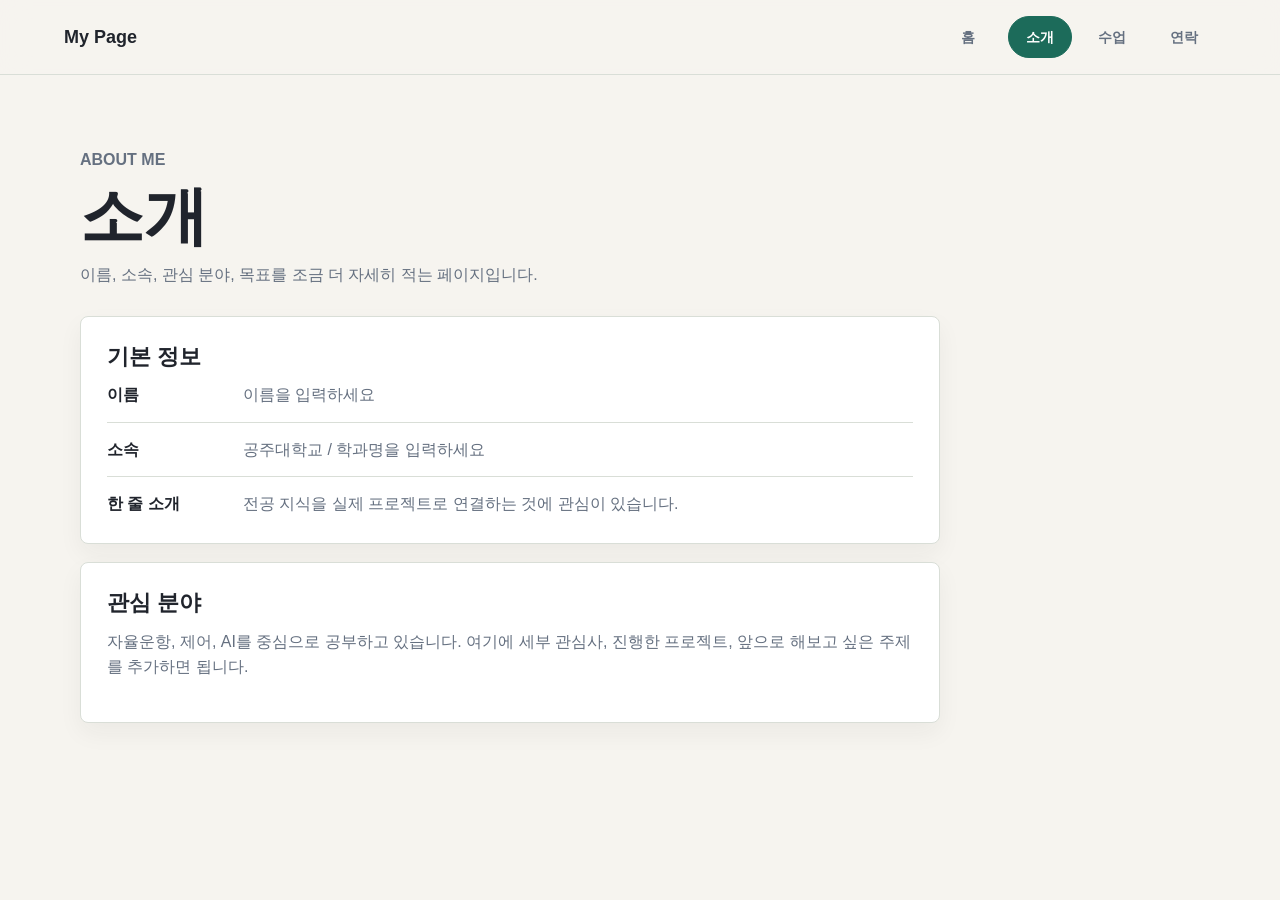
==== about.html @ 6f29bc0c "Initial commit" ====
<!doctype html>
<html lang="ko">
  <head>
    <meta charset="utf-8">
    <meta name="viewport" content="width=device-width, initial-scale=1">
    <title>소개 | 개인 홈페이지</title>
    <link rel="stylesheet" href="styles.css">
  </head>
  <body>
    <header class="site-header">
      <a class="brand" href="index.html">My Page</a>
      <nav class="top-tabs" aria-label="주요 페이지">
        <a href="index.html">홈</a>
        <a class="active" href="about.html">소개</a>
        <a href="classes.html">수업</a>
        <a href="contact.html">연락</a>
      </nav>
    </header>

    <main class="page">
      <section class="page-title">
        <p class="eyebrow">About Me</p>
        <h1>소개</h1>
        <p>이름, 소속, 관심 분야, 목표를 조금 더 자세히 적는 페이지입니다.</p>
      </section>

      <section class="stack">
        <article class="panel">
          <h2>기본 정보</h2>
          <dl class="info-list">
            <div>
              <dt>이름</dt>
              <dd>이름을 입력하세요</dd>
            </div>
            <div>
              <dt>소속</dt>
              <dd>공주대학교 / 학과명을 입력하세요</dd>
            </div>
            <div>
              <dt>한 줄 소개</dt>
              <dd>전공 지식을 실제 프로젝트로 연결하는 것에 관심이 있습니다.</dd>
            </div>
          </dl>
        </article>

        <article class="panel">
          <h2>관심 분야</h2>
          <p>
            자율운항, 제어, AI를 중심으로 공부하고 있습니다. 여기에 세부 관심사,
            진행한 프로젝트, 앞으로 해보고 싶은 주제를 추가하면 됩니다.
          </p>
        </article>
      </section>
    </main>
  </body>
</html>
---- styles.css ----
:root {
  color-scheme: light;
  --bg: #f6f4ef;
  --paper: #ffffff;
  --ink: #20242c;
  --muted: #657080;
  --line: #d9ded7;
  --accent: #1c6b5a;
  --accent-strong: #12483f;
  --gold: #c48a2c;
  --blue: #315f8a;
  --shadow: 0 18px 40px rgba(32, 36, 44, 0.09);
}

* {
  box-sizing: border-box;
}

body {
  margin: 0;
  background: var(--bg);
  color: var(--ink);
  font-family: Arial, "Noto Sans KR", sans-serif;
  line-height: 1.6;
}

a {
  color: inherit;
}

.site-header {
  position: sticky;
  top: 0;
  z-index: 10;
  display: flex;
  align-items: center;
  justify-content: space-between;
  gap: 24px;
  min-height: 72px;
  padding: 16px clamp(18px, 5vw, 64px);
  background: rgba(246, 244, 239, 0.92);
  border-bottom: 1px solid var(--line);
  backdrop-filter: blur(14px);
}

.brand {
  font-size: 18px;
  font-weight: 800;
  text-decoration: none;
}

.top-tabs {
  display: flex;
  align-items: center;
  justify-content: flex-end;
  gap: 8px;
  flex-wrap: wrap;
}

.top-tabs a {
  min-width: 64px;
  padding: 9px 14px;
  border: 1px solid transparent;
  border-radius: 999px;
  color: var(--muted);
  font-size: 14px;
  font-weight: 700;
  text-align: center;
  text-decoration: none;
}

.top-tabs a:hover,
.top-tabs a.active {
  border-color: var(--accent);
  background: var(--accent);
  color: #fff;
}

main {
  width: min(1120px, calc(100% - 36px));
  margin: 0 auto;
  padding: 56px 0 80px;
}

.profile-hero {
  display: grid;
  grid-template-columns: 260px minmax(0, 1fr);
  gap: clamp(28px, 5vw, 64px);
  align-items: center;
  min-height: calc(100vh - 160px);
  padding-bottom: 36px;
}

.profile-photo {
  display: grid;
  place-items: center;
  width: min(100%, 260px);
  aspect-ratio: 1;
  border: 10px solid var(--paper);
  border-radius: 50%;
  background:
    radial-gradient(circle at 36% 30%, #ffffff 0 11%, transparent 12%),
    linear-gradient(135deg, var(--accent), var(--blue));
  box-shadow: var(--shadow);
  color: #fff;
  font-size: 64px;
  font-weight: 900;
}

.intro {
  max-width: 720px;
}

.eyebrow,
.panel-label {
  margin: 0 0 10px;
  color: var(--gold);
  font-size: 13px;
  font-weight: 800;
  letter-spacing: 0;
  text-transform: uppercase;
}

h1,
h2,
p {
  margin-top: 0;
}

h1 {
  margin-bottom: 12px;
  font-size: clamp(40px, 7vw, 76px);
  line-height: 1.05;
}

h2 {
  margin-bottom: 12px;
  font-size: 22px;
  line-height: 1.25;
}

.subtitle {
  margin-bottom: 22px;
  color: var(--blue);
  font-size: 20px;
  font-weight: 800;
}

.summary,
.page-title p,
.panel p,
.info-list,
.link-list {
  color: var(--muted);
  font-size: 16px;
}

.quick-links {
  display: flex;
  gap: 12px;
  flex-wrap: wrap;
  margin-top: 28px;
}

.quick-links a,
.text-button {
  display: inline-flex;
  align-items: center;
  justify-content: center;
  min-height: 44px;
  padding: 10px 16px;
  border-radius: 6px;
  background: var(--ink);
  color: #fff;
  font-weight: 800;
  text-decoration: none;
}

.quick-links a:nth-child(2),
.text-button {
  background: var(--accent);
}

.content-grid {
  display: grid;
  grid-template-columns: repeat(3, minmax(0, 1fr));
  gap: 18px;
}

.panel {
  min-width: 0;
  padding: 26px;
  border: 1px solid var(--line);
  border-radius: 8px;
  background: var(--paper);
  box-shadow: 0 10px 24px rgba(32, 36, 44, 0.05);
}

.panel.wide {
  grid-column: span 2;
}

.tag-list,
.link-list {
  display: flex;
  gap: 10px;
  flex-wrap: wrap;
  padding: 0;
  margin: 0;
  list-style: none;
}

.tag-list li {
  padding: 8px 12px;
  border: 1px solid #cbd8d1;
  border-radius: 999px;
  background: #f7fbf8;
  color: var(--accent-strong);
  font-size: 14px;
  font-weight: 800;
}

.page {
  padding-top: 72px;
}

.page-title {
  max-width: 760px;
  margin-bottom: 28px;
}

.page-title h1 {
  font-size: clamp(38px, 6vw, 64px);
}

.stack {
  display: grid;
  gap: 18px;
  max-width: 860px;
}

.info-list {
  display: grid;
  gap: 14px;
  margin: 0;
}

.info-list div {
  display: grid;
  grid-template-columns: 120px minmax(0, 1fr);
  gap: 16px;
  padding-bottom: 14px;
  border-bottom: 1px solid var(--line);
}

.info-list div:last-child {
  padding-bottom: 0;
  border-bottom: 0;
}

.info-list dt {
  color: var(--ink);
  font-weight: 800;
}

.info-list dd {
  margin: 0;
}

.link-list {
  display: grid;
  gap: 12px;
}

.link-list a {
  color: var(--accent-strong);
  font-weight: 800;
}

@media (max-width: 820px) {
  .site-header {
    align-items: flex-start;
    flex-direction: column;
  }

  .top-tabs {
    justify-content: flex-start;
    width: 100%;
  }

  .profile-hero {
    grid-template-columns: 1fr;
    min-height: auto;
    padding-top: 12px;
  }

  .profile-photo {
    width: 180px;
  }

  .content-grid {
    grid-template-columns: 1fr;
  }

  .panel.wide {
    grid-column: auto;
  }
}

@media (max-width: 520px) {
  main {
    width: min(100% - 28px, 1120px);
    padding-top: 34px;
  }

  .site-header {
    padding: 14px;
  }

  .top-tabs a {
    min-width: 58px;
    padding: 8px 10px;
  }

  .panel {
    padding: 22px;
  }

  .info-list div {
    grid-template-columns: 1fr;
    gap: 4px;
  }
}
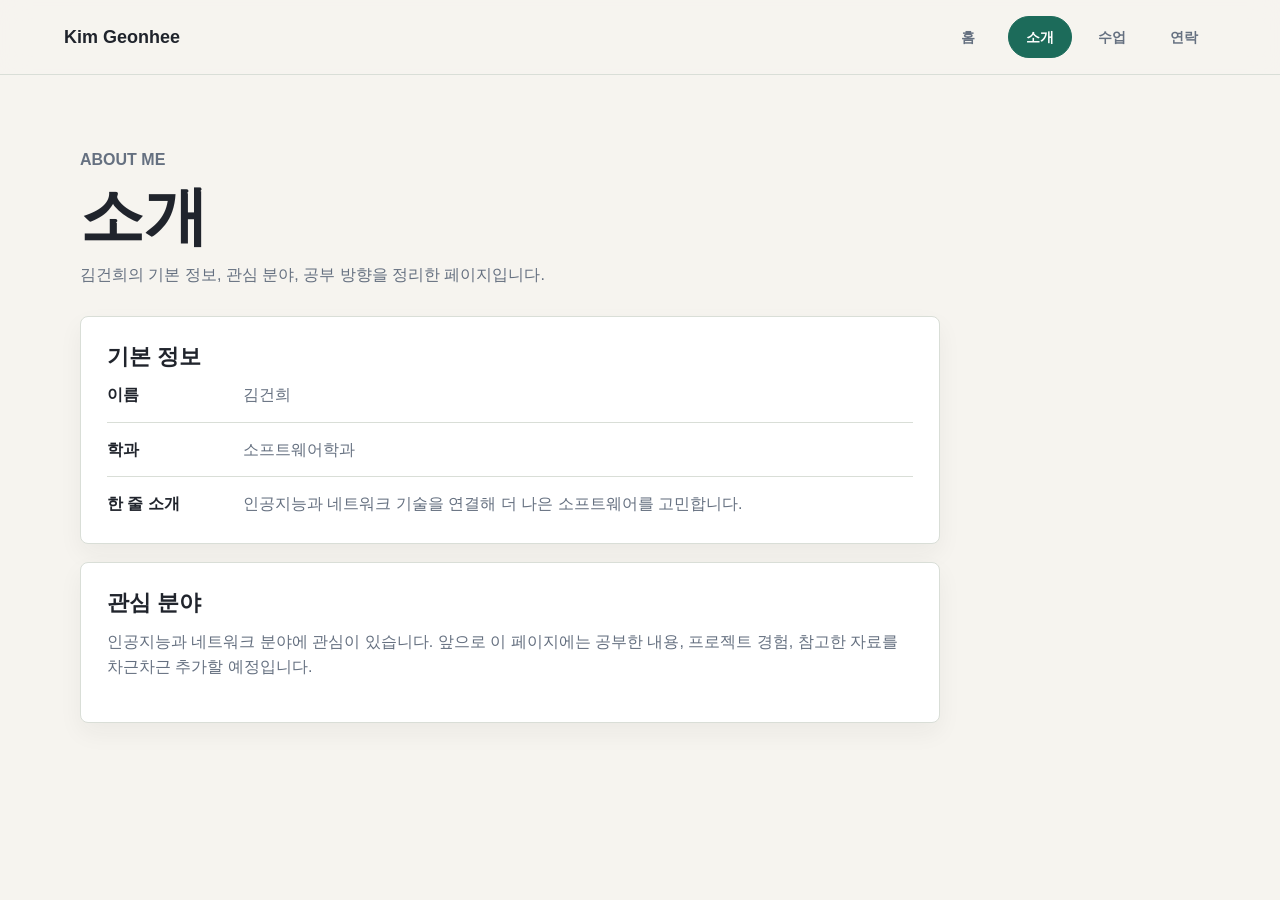
==== commit 545ce500: "Initial commit" ====
--- a/about.html
+++ b/about.html
@@ -3,12 +3,12 @@
   <head>
     <meta charset="utf-8">
     <meta name="viewport" content="width=device-width, initial-scale=1">
-    <title>소개 | 개인 홈페이지</title>
+    <title>소개 | 김건희 개인 홈페이지</title>
     <link rel="stylesheet" href="styles.css">
   </head>
   <body>
     <header class="site-header">
-      <a class="brand" href="index.html">My Page</a>
+      <a class="brand" href="index.html">Kim Geonhee</a>
       <nav class="top-tabs" aria-label="주요 페이지">
         <a href="index.html">홈</a>
         <a class="active" href="about.html">소개</a>
@@ -21,7 +21,7 @@
       <section class="page-title">
         <p class="eyebrow">About Me</p>
         <h1>소개</h1>
-        <p>이름, 소속, 관심 분야, 목표를 조금 더 자세히 적는 페이지입니다.</p>
+        <p>김건희의 기본 정보, 관심 분야, 공부 방향을 정리한 페이지입니다.</p>
       </section>
 
       <section class="stack">
@@ -30,15 +30,15 @@
           <dl class="info-list">
             <div>
               <dt>이름</dt>
-              <dd>이름을 입력하세요</dd>
+              <dd>김건희</dd>
             </div>
             <div>
-              <dt>소속</dt>
-              <dd>공주대학교 / 학과명을 입력하세요</dd>
+              <dt>학과</dt>
+              <dd>소프트웨어학과</dd>
             </div>
             <div>
               <dt>한 줄 소개</dt>
-              <dd>전공 지식을 실제 프로젝트로 연결하는 것에 관심이 있습니다.</dd>
+              <dd>인공지능과 네트워크 기술을 연결해 더 나은 소프트웨어를 고민합니다.</dd>
             </div>
           </dl>
         </article>
@@ -46,8 +46,8 @@
         <article class="panel">
           <h2>관심 분야</h2>
           <p>
-            자율운항, 제어, AI를 중심으로 공부하고 있습니다. 여기에 세부 관심사,
-            진행한 프로젝트, 앞으로 해보고 싶은 주제를 추가하면 됩니다.
+            인공지능과 네트워크 분야에 관심이 있습니다. 앞으로 이 페이지에는
+            공부한 내용, 프로젝트 경험, 참고한 자료를 차근차근 추가할 예정입니다.
           </p>
         </article>
       </section>
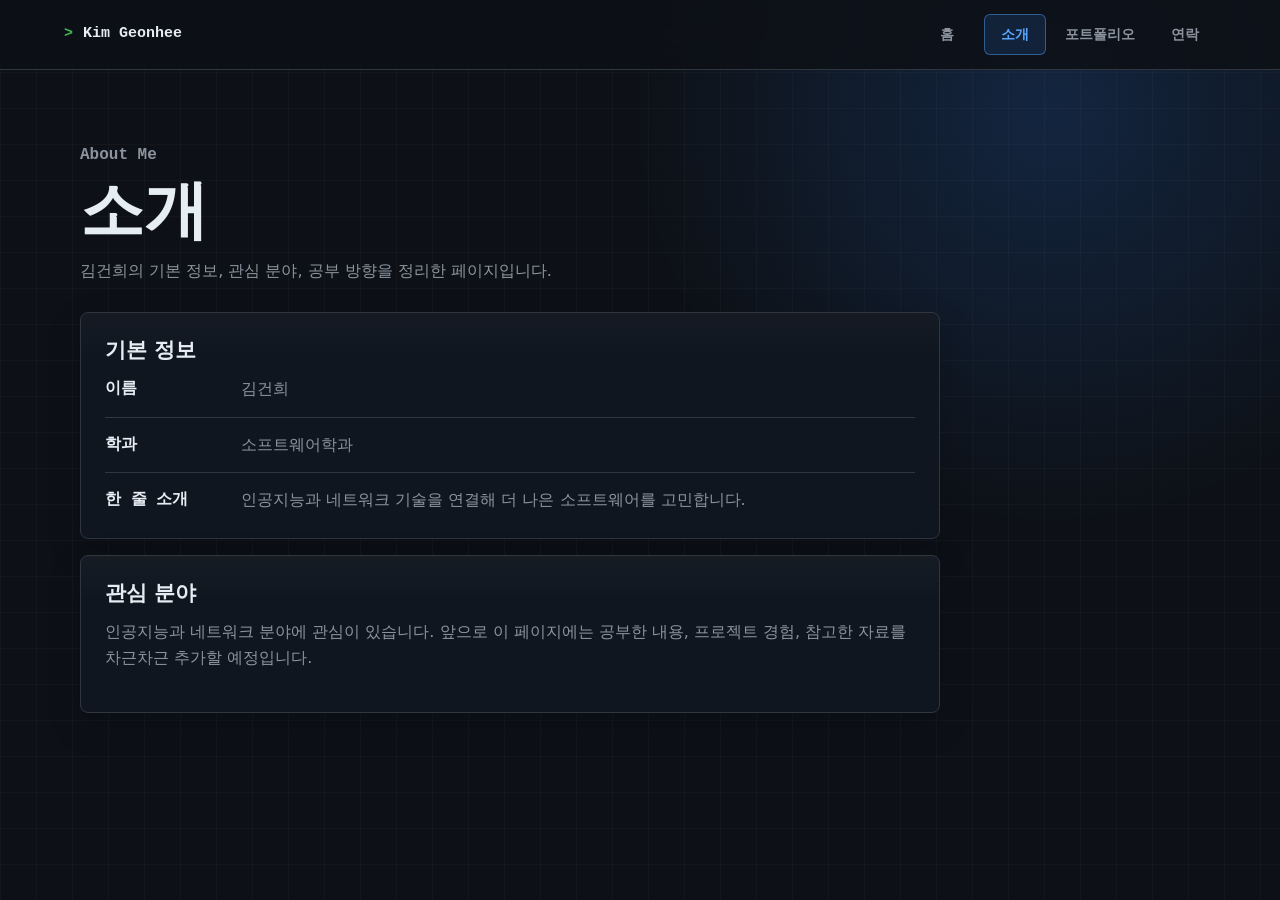
==== commit 20ad2220: "Initial commit" ====
--- a/about.html
+++ b/about.html
@@ -12,7 +12,7 @@
       <nav class="top-tabs" aria-label="주요 페이지">
         <a href="index.html">홈</a>
         <a class="active" href="about.html">소개</a>
-        <a href="classes.html">수업</a>
+        <a href="classes.html">포트폴리오</a>
         <a href="contact.html">연락</a>
       </nav>
     </header>
@@ -54,4 +54,3 @@
     </main>
   </body>
 </html>
-
--- a/styles.css
+++ b/styles.css
@@ -1,27 +1,38 @@
 :root {
-  color-scheme: light;
-  --bg: #f6f4ef;
-  --paper: #ffffff;
-  --ink: #20242c;
-  --muted: #657080;
-  --line: #d9ded7;
-  --accent: #1c6b5a;
-  --accent-strong: #12483f;
-  --gold: #c48a2c;
-  --blue: #315f8a;
-  --shadow: 0 18px 40px rgba(32, 36, 44, 0.09);
+  color-scheme: dark;
+  --bg: #0d1117;
+  --panel: #151b23;
+  --panel-soft: #10161f;
+  --ink: #e6edf3;
+  --muted: #8b949e;
+  --line: #30363d;
+  --accent: #2f81f7;
+  --accent-strong: #58a6ff;
+  --green: #3fb950;
+  --shadow: 0 24px 70px rgba(1, 4, 9, 0.36);
 }
 
 * {
   box-sizing: border-box;
 }
 
+html {
+  scroll-behavior: smooth;
+}
+
 body {
   margin: 0;
-  background: var(--bg);
+  min-height: 100vh;
+  background:
+    linear-gradient(rgba(255, 255, 255, 0.025) 1px, transparent 1px),
+    linear-gradient(90deg, rgba(255, 255, 255, 0.025) 1px, transparent 1px),
+    radial-gradient(circle at 82% 12%, rgba(47, 129, 247, 0.18), transparent 26rem),
+    var(--bg);
+  background-size: 36px 36px, 36px 36px, auto, auto;
   color: var(--ink);
-  font-family: Arial, "Noto Sans KR", sans-serif;
-  line-height: 1.6;
+  font-family: Inter, ui-sans-serif, system-ui, -apple-system, BlinkMacSystemFont, "Segoe UI",
+    "Noto Sans KR", Arial, sans-serif;
+  line-height: 1.65;
 }
 
 a {
@@ -36,32 +47,42 @@
   align-items: center;
   justify-content: space-between;
   gap: 24px;
-  min-height: 72px;
-  padding: 16px clamp(18px, 5vw, 64px);
-  background: rgba(246, 244, 239, 0.92);
+  min-height: 68px;
+  padding: 14px clamp(18px, 5vw, 64px);
+  background: rgba(13, 17, 23, 0.86);
   border-bottom: 1px solid var(--line);
-  backdrop-filter: blur(14px);
+  backdrop-filter: blur(16px);
 }
 
 .brand {
-  font-size: 18px;
-  font-weight: 800;
+  display: inline-flex;
+  align-items: center;
+  gap: 10px;
+  color: var(--ink);
+  font-family: "SFMono-Regular", Consolas, "Liberation Mono", monospace;
+  font-size: 15px;
+  font-weight: 700;
   text-decoration: none;
+}
+
+.brand::before {
+  content: ">";
+  color: var(--green);
 }
 
 .top-tabs {
   display: flex;
   align-items: center;
   justify-content: flex-end;
-  gap: 8px;
+  gap: 6px;
   flex-wrap: wrap;
 }
 
 .top-tabs a {
-  min-width: 64px;
-  padding: 9px 14px;
+  min-width: 62px;
+  padding: 8px 12px;
   border: 1px solid transparent;
-  border-radius: 999px;
+  border-radius: 6px;
   color: var(--muted);
   font-size: 14px;
   font-weight: 700;
@@ -71,54 +92,79 @@
 
 .top-tabs a:hover,
 .top-tabs a.active {
-  border-color: var(--accent);
-  background: var(--accent);
-  color: #fff;
+  border-color: rgba(88, 166, 255, 0.45);
+  background: rgba(47, 129, 247, 0.14);
+  color: var(--accent-strong);
 }
 
 main {
   width: min(1120px, calc(100% - 36px));
   margin: 0 auto;
-  padding: 56px 0 80px;
+  padding: 52px 0 80px;
 }
 
 .profile-hero {
   display: grid;
-  grid-template-columns: 260px minmax(0, 1fr);
-  gap: clamp(28px, 5vw, 64px);
+  grid-template-columns: 300px minmax(0, 1fr);
+  gap: clamp(30px, 6vw, 72px);
   align-items: center;
-  min-height: calc(100vh - 160px);
-  padding-bottom: 36px;
+  min-height: calc(100vh - 150px);
+  padding-bottom: 34px;
 }
 
 .profile-photo {
+  position: relative;
   display: grid;
   place-items: center;
-  width: min(100%, 260px);
-  aspect-ratio: 1;
-  border: 10px solid var(--paper);
+  width: min(100%, 300px);
+  aspect-ratio: 1.08;
+  border: 1px solid var(--line);
+  border-radius: 8px;
+  background:
+    linear-gradient(180deg, rgba(255, 255, 255, 0.04), transparent 24%),
+    var(--panel);
+  box-shadow: var(--shadow);
+  color: var(--green);
+  font-family: "SFMono-Regular", Consolas, "Liberation Mono", monospace;
+  font-size: 78px;
+  font-weight: 800;
+}
+
+.profile-photo::before {
+  content: "";
+  position: absolute;
+  top: 14px;
+  left: 14px;
+  width: 10px;
+  height: 10px;
   border-radius: 50%;
-  background:
-    radial-gradient(circle at 36% 30%, #ffffff 0 11%, transparent 12%),
-    linear-gradient(135deg, var(--accent), var(--blue));
-  box-shadow: var(--shadow);
-  color: #fff;
-  font-size: 64px;
-  font-weight: 900;
+  background: #ff7b72;
+  box-shadow: 18px 0 #f2cc60, 36px 0 var(--green);
+}
+
+.profile-photo::after {
+  content: "student.profile";
+  position: absolute;
+  right: 16px;
+  bottom: 14px;
+  color: var(--muted);
+  font-size: 13px;
+  font-weight: 700;
 }
 
 .intro {
-  max-width: 720px;
+  max-width: 760px;
 }
 
 .eyebrow,
 .panel-label {
   margin: 0 0 10px;
-  color: var(--gold);
+  color: var(--green);
+  font-family: "SFMono-Regular", Consolas, "Liberation Mono", monospace;
   font-size: 13px;
-  font-weight: 800;
+  font-weight: 700;
   letter-spacing: 0;
-  text-transform: uppercase;
+  text-transform: none;
 }
 
 h1,
@@ -128,21 +174,22 @@
 }
 
 h1 {
-  margin-bottom: 12px;
-  font-size: clamp(40px, 7vw, 76px);
-  line-height: 1.05;
+  margin-bottom: 14px;
+  font-size: clamp(42px, 7vw, 80px);
+  line-height: 1.02;
+  letter-spacing: 0;
 }
 
 h2 {
   margin-bottom: 12px;
-  font-size: 22px;
-  line-height: 1.25;
+  font-size: 21px;
+  line-height: 1.3;
 }
 
 .subtitle {
   margin-bottom: 22px;
-  color: var(--blue);
-  font-size: 20px;
+  color: var(--accent-strong);
+  font-size: 19px;
   font-weight: 800;
 }
 
@@ -155,11 +202,15 @@
   font-size: 16px;
 }
 
+.summary {
+  max-width: 680px;
+}
+
 .quick-links {
   display: flex;
   gap: 12px;
   flex-wrap: wrap;
-  margin-top: 28px;
+  margin-top: 30px;
 }
 
 .quick-links a,
@@ -167,33 +218,49 @@
   display: inline-flex;
   align-items: center;
   justify-content: center;
-  min-height: 44px;
-  padding: 10px 16px;
+  min-height: 42px;
+  padding: 9px 15px;
+  border: 1px solid var(--line);
   border-radius: 6px;
-  background: var(--ink);
-  color: #fff;
-  font-weight: 800;
+  background: var(--panel);
+  color: var(--ink);
+  font-family: "SFMono-Regular", Consolas, "Liberation Mono", monospace;
+  font-size: 14px;
+  font-weight: 700;
   text-decoration: none;
+}
+
+.quick-links a:hover,
+.text-button:hover {
+  border-color: var(--accent-strong);
+  color: var(--accent-strong);
 }
 
 .quick-links a:nth-child(2),
 .text-button {
-  background: var(--accent);
+  background: rgba(47, 129, 247, 0.12);
+  color: var(--accent-strong);
 }
 
 .content-grid {
   display: grid;
   grid-template-columns: repeat(3, minmax(0, 1fr));
-  gap: 18px;
+  gap: 16px;
 }
 
 .panel {
   min-width: 0;
-  padding: 26px;
+  padding: 24px;
   border: 1px solid var(--line);
   border-radius: 8px;
-  background: var(--paper);
-  box-shadow: 0 10px 24px rgba(32, 36, 44, 0.05);
+  background:
+    linear-gradient(180deg, rgba(255, 255, 255, 0.025), transparent 46px),
+    var(--panel-soft);
+  box-shadow: 0 12px 34px rgba(1, 4, 9, 0.18);
+}
+
+.panel:hover {
+  border-color: rgba(88, 166, 255, 0.42);
 }
 
 .panel.wide {
@@ -211,13 +278,14 @@
 }
 
 .tag-list li {
-  padding: 8px 12px;
-  border: 1px solid #cbd8d1;
-  border-radius: 999px;
-  background: #f7fbf8;
-  color: var(--accent-strong);
-  font-size: 14px;
-  font-weight: 800;
+  padding: 7px 11px;
+  border: 1px solid rgba(63, 185, 80, 0.32);
+  border-radius: 6px;
+  background: rgba(63, 185, 80, 0.09);
+  color: #7ee787;
+  font-family: "SFMono-Regular", Consolas, "Liberation Mono", monospace;
+  font-size: 13px;
+  font-weight: 700;
 }
 
 .page {
@@ -235,7 +303,7 @@
 
 .stack {
   display: grid;
-  gap: 18px;
+  gap: 16px;
   max-width: 860px;
 }
 
@@ -260,6 +328,7 @@
 
 .info-list dt {
   color: var(--ink);
+  font-family: "SFMono-Regular", Consolas, "Liberation Mono", monospace;
   font-weight: 800;
 }
 
@@ -295,7 +364,7 @@
   }
 
   .profile-photo {
-    width: 180px;
+    width: 210px;
   }
 
   .content-grid {
@@ -318,7 +387,7 @@
   }
 
   .top-tabs a {
-    min-width: 58px;
+    min-width: 56px;
     padding: 8px 10px;
   }
 
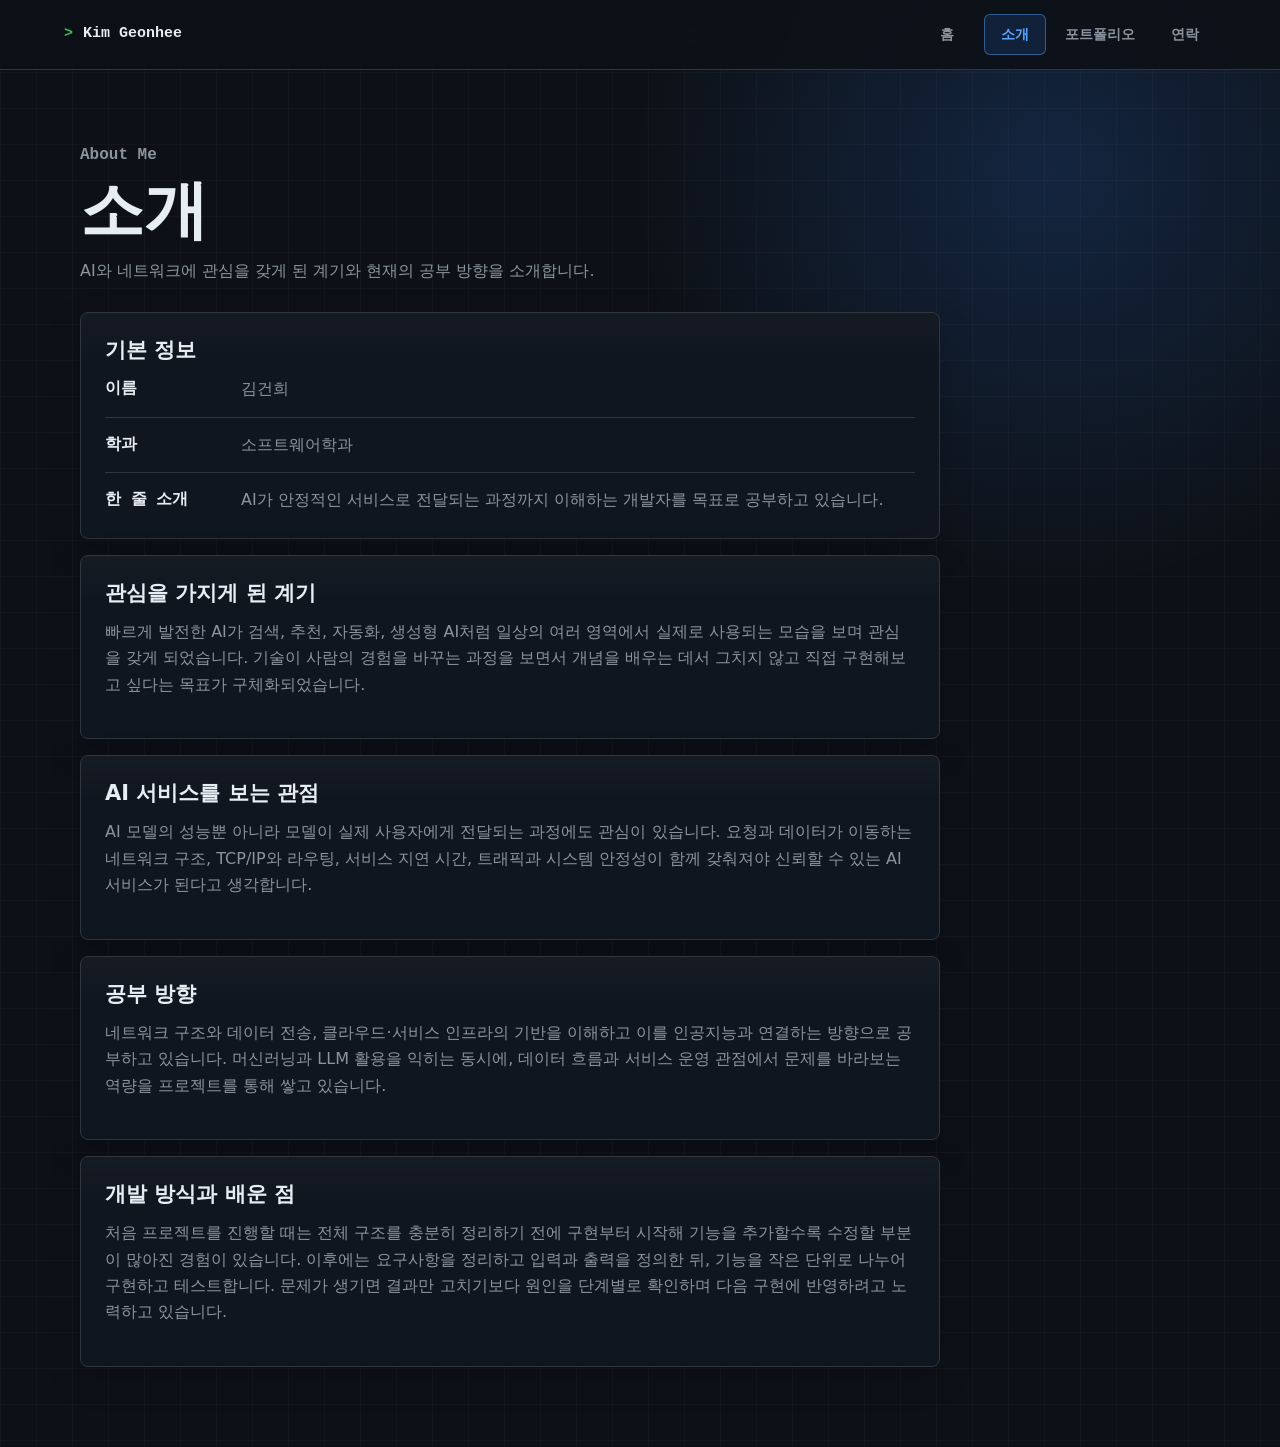
==== commit 43a6057c: "commit: 내용 보강" ====
--- a/about.html
+++ b/about.html
@@ -21,7 +21,7 @@
       <section class="page-title">
         <p class="eyebrow">About Me</p>
         <h1>소개</h1>
-        <p>김건희의 기본 정보, 관심 분야, 공부 방향을 정리한 페이지입니다.</p>
+        <p>AI와 네트워크에 관심을 갖게 된 계기와 현재의 공부 방향을 소개합니다.</p>
       </section>
 
       <section class="stack">
@@ -38,16 +38,46 @@
             </div>
             <div>
               <dt>한 줄 소개</dt>
-              <dd>인공지능과 네트워크 기술을 연결해 더 나은 소프트웨어를 고민합니다.</dd>
+              <dd>AI가 안정적인 서비스로 전달되는 과정까지 이해하는 개발자를 목표로 공부하고 있습니다.</dd>
             </div>
           </dl>
         </article>
 
         <article class="panel">
-          <h2>관심 분야</h2>
+          <h2>관심을 가지게 된 계기</h2>
           <p>
-            인공지능과 네트워크 분야에 관심이 있습니다. 앞으로 이 페이지에는
-            공부한 내용, 프로젝트 경험, 참고한 자료를 차근차근 추가할 예정입니다.
+            빠르게 발전한 AI가 검색, 추천, 자동화, 생성형 AI처럼 일상의 여러 영역에서
+            실제로 사용되는 모습을 보며 관심을 갖게 되었습니다. 기술이 사람의 경험을
+            바꾸는 과정을 보면서 개념을 배우는 데서 그치지 않고 직접 구현해보고 싶다는
+            목표가 구체화되었습니다.
+          </p>
+        </article>
+
+        <article class="panel">
+          <h2>AI 서비스를 보는 관점</h2>
+          <p>
+            AI 모델의 성능뿐 아니라 모델이 실제 사용자에게 전달되는 과정에도 관심이 있습니다.
+            요청과 데이터가 이동하는 네트워크 구조, TCP/IP와 라우팅, 서비스 지연 시간,
+            트래픽과 시스템 안정성이 함께 갖춰져야 신뢰할 수 있는 AI 서비스가 된다고 생각합니다.
+          </p>
+        </article>
+
+        <article class="panel">
+          <h2>공부 방향</h2>
+          <p>
+            네트워크 구조와 데이터 전송, 클라우드·서비스 인프라의 기반을 이해하고 이를
+            인공지능과 연결하는 방향으로 공부하고 있습니다. 머신러닝과 LLM 활용을 익히는 동시에,
+            데이터 흐름과 서비스 운영 관점에서 문제를 바라보는 역량을 프로젝트를 통해 쌓고 있습니다.
+          </p>
+        </article>
+
+        <article class="panel">
+          <h2>개발 방식과 배운 점</h2>
+          <p>
+            처음 프로젝트를 진행할 때는 전체 구조를 충분히 정리하기 전에 구현부터 시작해
+            기능을 추가할수록 수정할 부분이 많아진 경험이 있습니다. 이후에는 요구사항을 정리하고
+            입력과 출력을 정의한 뒤, 기능을 작은 단위로 나누어 구현하고 테스트합니다. 문제가 생기면
+            결과만 고치기보다 원인을 단계별로 확인하며 다음 구현에 반영하려고 노력하고 있습니다.
           </p>
         </article>
       </section>
--- a/styles.css
+++ b/styles.css
@@ -248,6 +248,54 @@
   gap: 16px;
 }
 
+.stats-grid {
+  display: grid;
+  grid-template-columns: repeat(3, minmax(0, 1fr));
+  gap: 16px;
+  margin-bottom: 34px;
+}
+
+.stat-card {
+  padding: 18px 20px;
+  border: 1px solid var(--line);
+  border-radius: 8px;
+  background: rgba(21, 27, 35, 0.76);
+}
+
+.stat-card span {
+  display: block;
+  margin-bottom: 6px;
+  color: var(--muted);
+  font-family: "SFMono-Regular", Consolas, "Liberation Mono", monospace;
+  font-size: 12px;
+}
+
+.stat-card strong {
+  display: block;
+  color: var(--ink);
+  font-size: 22px;
+  line-height: 1.25;
+}
+
+.section-block {
+  margin-bottom: 28px;
+}
+
+.section-heading {
+  margin-bottom: 16px;
+}
+
+.section-heading h2 {
+  margin-bottom: 0;
+  font-size: 28px;
+}
+
+.project-grid {
+  display: grid;
+  grid-template-columns: repeat(2, minmax(0, 1fr));
+  gap: 16px;
+}
+
 .panel {
   min-width: 0;
   padding: 24px;
@@ -267,8 +315,69 @@
   grid-column: span 2;
 }
 
+.project-card {
+  display: flex;
+  flex-direction: column;
+  gap: 14px;
+}
+
+.project-card h3 {
+  margin: 0;
+  color: var(--ink);
+  font-size: 22px;
+  line-height: 1.3;
+}
+
+.project-card p {
+  margin-bottom: 0;
+}
+
+.project-card .text-button {
+  align-self: flex-start;
+  margin-top: auto;
+}
+
+.project-topline {
+  display: flex;
+  align-items: center;
+  justify-content: space-between;
+  gap: 12px;
+}
+
+.repo-name {
+  color: var(--accent-strong);
+  font-family: "SFMono-Regular", Consolas, "Liberation Mono", monospace;
+  font-size: 14px;
+  font-weight: 800;
+}
+
+.repo-language {
+  flex: 0 0 auto;
+  padding: 4px 8px;
+  border-radius: 999px;
+  font-family: "SFMono-Regular", Consolas, "Liberation Mono", monospace;
+  font-size: 12px;
+  font-weight: 800;
+}
+
+.repo-language.python {
+  background: rgba(242, 204, 96, 0.13);
+  color: #f2cc60;
+}
+
+.repo-language.cpp {
+  background: rgba(255, 123, 114, 0.13);
+  color: #ff7b72;
+}
+
+.repo-language.web {
+  background: rgba(88, 166, 255, 0.13);
+  color: var(--accent-strong);
+}
+
 .tag-list,
-.link-list {
+.link-list,
+.note-list {
   display: flex;
   gap: 10px;
   flex-wrap: wrap;
@@ -277,6 +386,29 @@
   list-style: none;
 }
 
+.note-list {
+  display: grid;
+  gap: 8px;
+  color: var(--muted);
+  font-size: 15px;
+}
+
+.note-list li {
+  position: relative;
+  padding-left: 18px;
+}
+
+.note-list li::before {
+  content: "";
+  position: absolute;
+  left: 0;
+  top: 0.68em;
+  width: 6px;
+  height: 6px;
+  border-radius: 50%;
+  background: var(--green);
+}
+
 .tag-list li {
   padding: 7px 11px;
   border: 1px solid rgba(63, 185, 80, 0.32);
@@ -346,6 +478,16 @@
   font-weight: 800;
 }
 
+.note-list a {
+  color: var(--accent-strong);
+  font-weight: 800;
+  text-decoration: none;
+}
+
+.note-list a:hover {
+  text-decoration: underline;
+}
+
 @media (max-width: 820px) {
   .site-header {
     align-items: flex-start;
@@ -371,6 +513,11 @@
     grid-template-columns: 1fr;
   }
 
+  .stats-grid,
+  .project-grid {
+    grid-template-columns: 1fr;
+  }
+
   .panel.wide {
     grid-column: auto;
   }
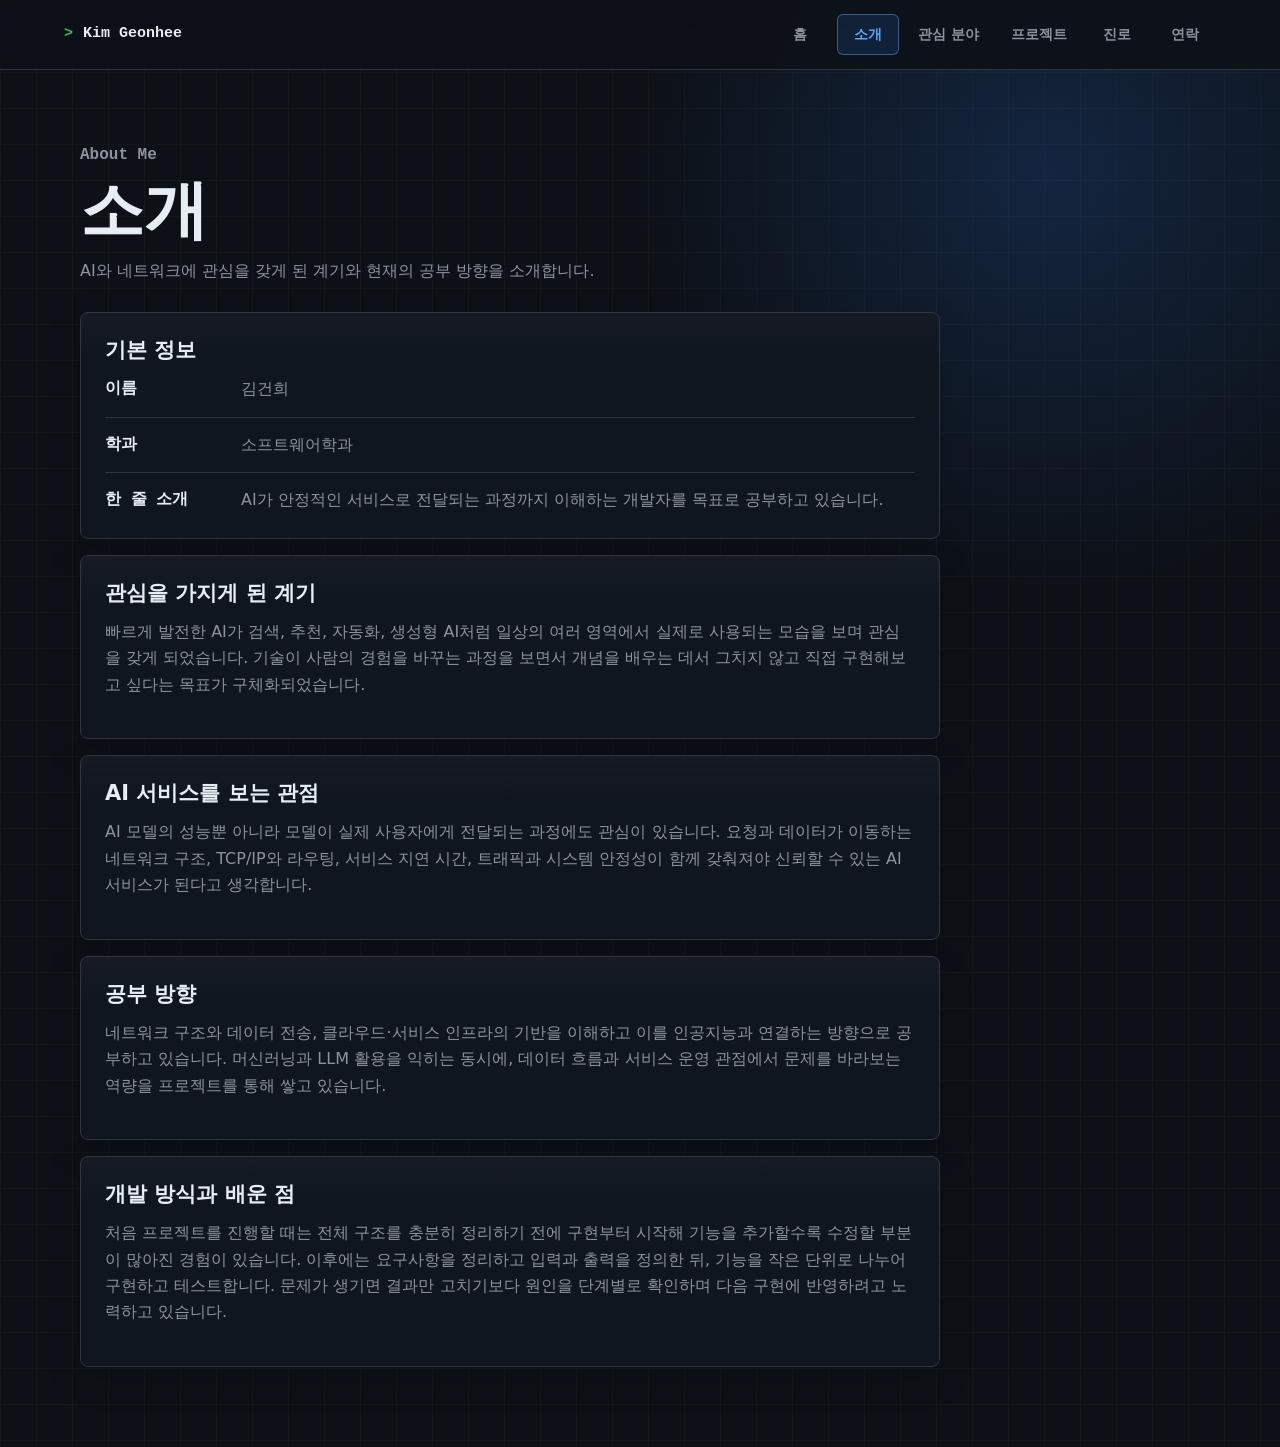
==== commit bef671f7: "commit: 내용 보강" ====
--- a/about.html
+++ b/about.html
@@ -8,12 +8,14 @@
   </head>
   <body>
     <header class="site-header">
-      <a class="brand" href="index.html">Kim Geonhee</a>
-      <nav class="top-tabs" aria-label="주요 페이지">
-        <a href="index.html">홈</a>
-        <a class="active" href="about.html">소개</a>
-        <a href="classes.html">포트폴리오</a>
-        <a href="contact.html">연락</a>
+      <a class="brand" href="index.html#home">Kim Geonhee</a>
+      <nav class="top-tabs" aria-label="메인 포트폴리오 섹션">
+        <a href="index.html#home">홈</a>
+        <a class="active" href="index.html#about">소개</a>
+        <a href="index.html#interests">관심 분야</a>
+        <a href="index.html#projects">프로젝트</a>
+        <a href="index.html#career">진로</a>
+        <a href="index.html#contact">연락</a>
       </nav>
     </header>
 
--- a/styles.css
+++ b/styles.css
@@ -18,6 +18,7 @@
 
 html {
   scroll-behavior: smooth;
+  scroll-padding-top: 88px;
 }
 
 body {
@@ -76,6 +77,11 @@
   justify-content: flex-end;
   gap: 6px;
   flex-wrap: wrap;
+  scrollbar-width: none;
+}
+
+.top-tabs::-webkit-scrollbar {
+  display: none;
 }
 
 .top-tabs a {
@@ -103,13 +109,24 @@
   padding: 52px 0 80px;
 }
 
+.page-section {
+  scroll-margin-top: 88px;
+  padding: 86px 0;
+  border-bottom: 1px solid rgba(48, 54, 61, 0.72);
+}
+
+.page-section:last-child {
+  border-bottom: 0;
+}
+
 .profile-hero {
   display: grid;
   grid-template-columns: 300px minmax(0, 1fr);
   gap: clamp(30px, 6vw, 72px);
   align-items: center;
   min-height: calc(100vh - 150px);
-  padding-bottom: 34px;
+  padding-top: 28px;
+  padding-bottom: 70px;
 }
 
 .profile-photo {
@@ -184,6 +201,12 @@
   margin-bottom: 12px;
   font-size: 21px;
   line-height: 1.3;
+}
+
+h3 {
+  margin: 0 0 10px;
+  font-size: 19px;
+  line-height: 1.35;
 }
 
 .subtitle {
@@ -282,12 +305,32 @@
 }
 
 .section-heading {
-  margin-bottom: 16px;
+  max-width: 780px;
+  margin-bottom: 28px;
 }
 
 .section-heading h2 {
   margin-bottom: 0;
-  font-size: 28px;
+  font-size: clamp(30px, 4vw, 44px);
+}
+
+.section-heading > p:last-child {
+  margin-top: 12px;
+  margin-bottom: 0;
+  color: var(--muted);
+}
+
+.section-lead {
+  font-size: 18px;
+}
+
+.subheading {
+  margin-top: 34px;
+  margin-bottom: 16px;
+}
+
+.subheading h3 {
+  font-size: 25px;
 }
 
 .project-grid {
@@ -337,6 +380,26 @@
   margin-top: auto;
 }
 
+.featured-card {
+  border-color: rgba(88, 166, 255, 0.48);
+}
+
+.card-actions {
+  display: flex;
+  gap: 10px;
+  flex-wrap: wrap;
+  margin-top: auto;
+}
+
+.project-card .card-actions .text-button {
+  margin-top: 0;
+}
+
+.text-button.secondary {
+  background: var(--panel);
+  color: var(--ink);
+}
+
 .project-topline {
   display: flex;
   align-items: center;
@@ -468,6 +531,143 @@
   margin: 0;
 }
 
+.about-grid {
+  grid-template-columns: repeat(2, minmax(0, 1fr));
+}
+
+.about-grid .panel:first-child {
+  grid-row: span 2;
+}
+
+.interest-grid .panel,
+.web-section-grid .panel {
+  height: 100%;
+}
+
+.detail-panel,
+.implementation-panel {
+  padding: clamp(24px, 4vw, 38px);
+}
+
+.detail-grid {
+  display: grid;
+  grid-template-columns: repeat(2, minmax(0, 1fr));
+  gap: 28px;
+}
+
+.implementation-panel {
+  margin-top: 16px;
+}
+
+.implementation-panel h3 {
+  margin-bottom: 22px;
+  font-size: 24px;
+}
+
+.tech-line {
+  display: flex;
+  gap: 18px;
+  margin-top: 26px;
+  padding-top: 20px;
+  border-top: 1px solid var(--line);
+}
+
+.tech-line strong {
+  flex: 0 0 auto;
+  color: var(--green);
+}
+
+.tech-line span,
+.learning-note {
+  color: var(--muted);
+}
+
+.learning-note {
+  margin: 18px 0 22px;
+}
+
+.learning-note strong {
+  color: var(--ink);
+}
+
+.career-route {
+  display: grid;
+  grid-template-columns: repeat(5, minmax(0, 1fr));
+  gap: 12px;
+  padding: 0;
+  margin: 0;
+  list-style: none;
+}
+
+.career-route li {
+  position: relative;
+  min-width: 0;
+  padding: 22px;
+  border: 1px solid var(--line);
+  border-radius: 8px;
+  background: var(--panel-soft);
+}
+
+.career-route li:not(:last-child)::after {
+  content: "→";
+  position: absolute;
+  top: 50%;
+  right: -13px;
+  z-index: 1;
+  color: var(--accent-strong);
+  transform: translateY(-50%);
+}
+
+.career-route li > span {
+  display: block;
+  margin-bottom: 12px;
+  color: var(--green);
+  font-family: "SFMono-Regular", Consolas, "Liberation Mono", monospace;
+  font-size: 13px;
+  font-weight: 800;
+}
+
+.career-route strong {
+  display: block;
+  line-height: 1.4;
+}
+
+.career-route p {
+  margin: 10px 0 0;
+  color: var(--muted);
+  font-size: 14px;
+}
+
+.career-tags {
+  margin-top: 24px;
+}
+
+.contact-section {
+  min-height: 62vh;
+}
+
+.contact-links {
+  display: grid;
+  grid-template-columns: repeat(2, minmax(0, 1fr));
+  gap: 16px;
+  max-width: 860px;
+}
+
+.contact-card {
+  display: block;
+  text-decoration: none;
+}
+
+.contact-card strong {
+  color: var(--accent-strong);
+  overflow-wrap: anywhere;
+}
+
+a:focus-visible {
+  outline: 2px solid var(--accent-strong);
+  outline-offset: 3px;
+}
+
 .link-list {
   display: grid;
   gap: 12px;
@@ -490,13 +690,20 @@
 
 @media (max-width: 820px) {
   .site-header {
-    align-items: flex-start;
-    flex-direction: column;
+    gap: 12px;
+    padding-inline: 18px;
   }
 
   .top-tabs {
+    flex: 1 1 auto;
     justify-content: flex-start;
-    width: 100%;
+    flex-wrap: nowrap;
+    min-width: 0;
+    overflow-x: auto;
+  }
+
+  .top-tabs a {
+    flex: 0 0 auto;
   }
 
   .profile-hero {
@@ -513,6 +720,10 @@
     grid-template-columns: 1fr;
   }
 
+  .about-grid .panel:first-child {
+    grid-row: auto;
+  }
+
   .stats-grid,
   .project-grid {
     grid-template-columns: 1fr;
@@ -520,6 +731,24 @@
 
   .panel.wide {
     grid-column: auto;
+  }
+
+  .detail-grid,
+  .contact-links {
+    grid-template-columns: 1fr;
+  }
+
+  .career-route {
+    grid-template-columns: 1fr;
+  }
+
+  .career-route li:not(:last-child)::after {
+    content: "↓";
+    top: auto;
+    right: auto;
+    bottom: -17px;
+    left: 28px;
+    transform: none;
   }
 }
 
@@ -530,12 +759,26 @@
   }
 
   .site-header {
-    padding: 14px;
+    padding: 10px 14px;
+  }
+
+  .brand {
+    display: none;
+  }
+
+  .top-tabs {
+    display: grid;
+    grid-template-columns: repeat(6, minmax(0, 1fr));
+    width: 100%;
+    gap: 2px;
+    overflow: visible;
   }
 
   .top-tabs a {
-    min-width: 56px;
-    padding: 8px 10px;
+    min-width: auto;
+    padding: 7px 2px;
+    font-size: 11px;
+    white-space: nowrap;
   }
 
   .panel {
@@ -546,4 +789,27 @@
     grid-template-columns: 1fr;
     gap: 4px;
   }
-}
+
+  .page-section {
+    padding: 62px 0;
+  }
+
+  .profile-hero {
+    padding-top: 20px;
+  }
+
+  .profile-photo {
+    width: 180px;
+  }
+
+  .tech-line {
+    flex-direction: column;
+    gap: 5px;
+  }
+}
+
+@media (prefers-reduced-motion: reduce) {
+  html {
+    scroll-behavior: auto;
+  }
+}
